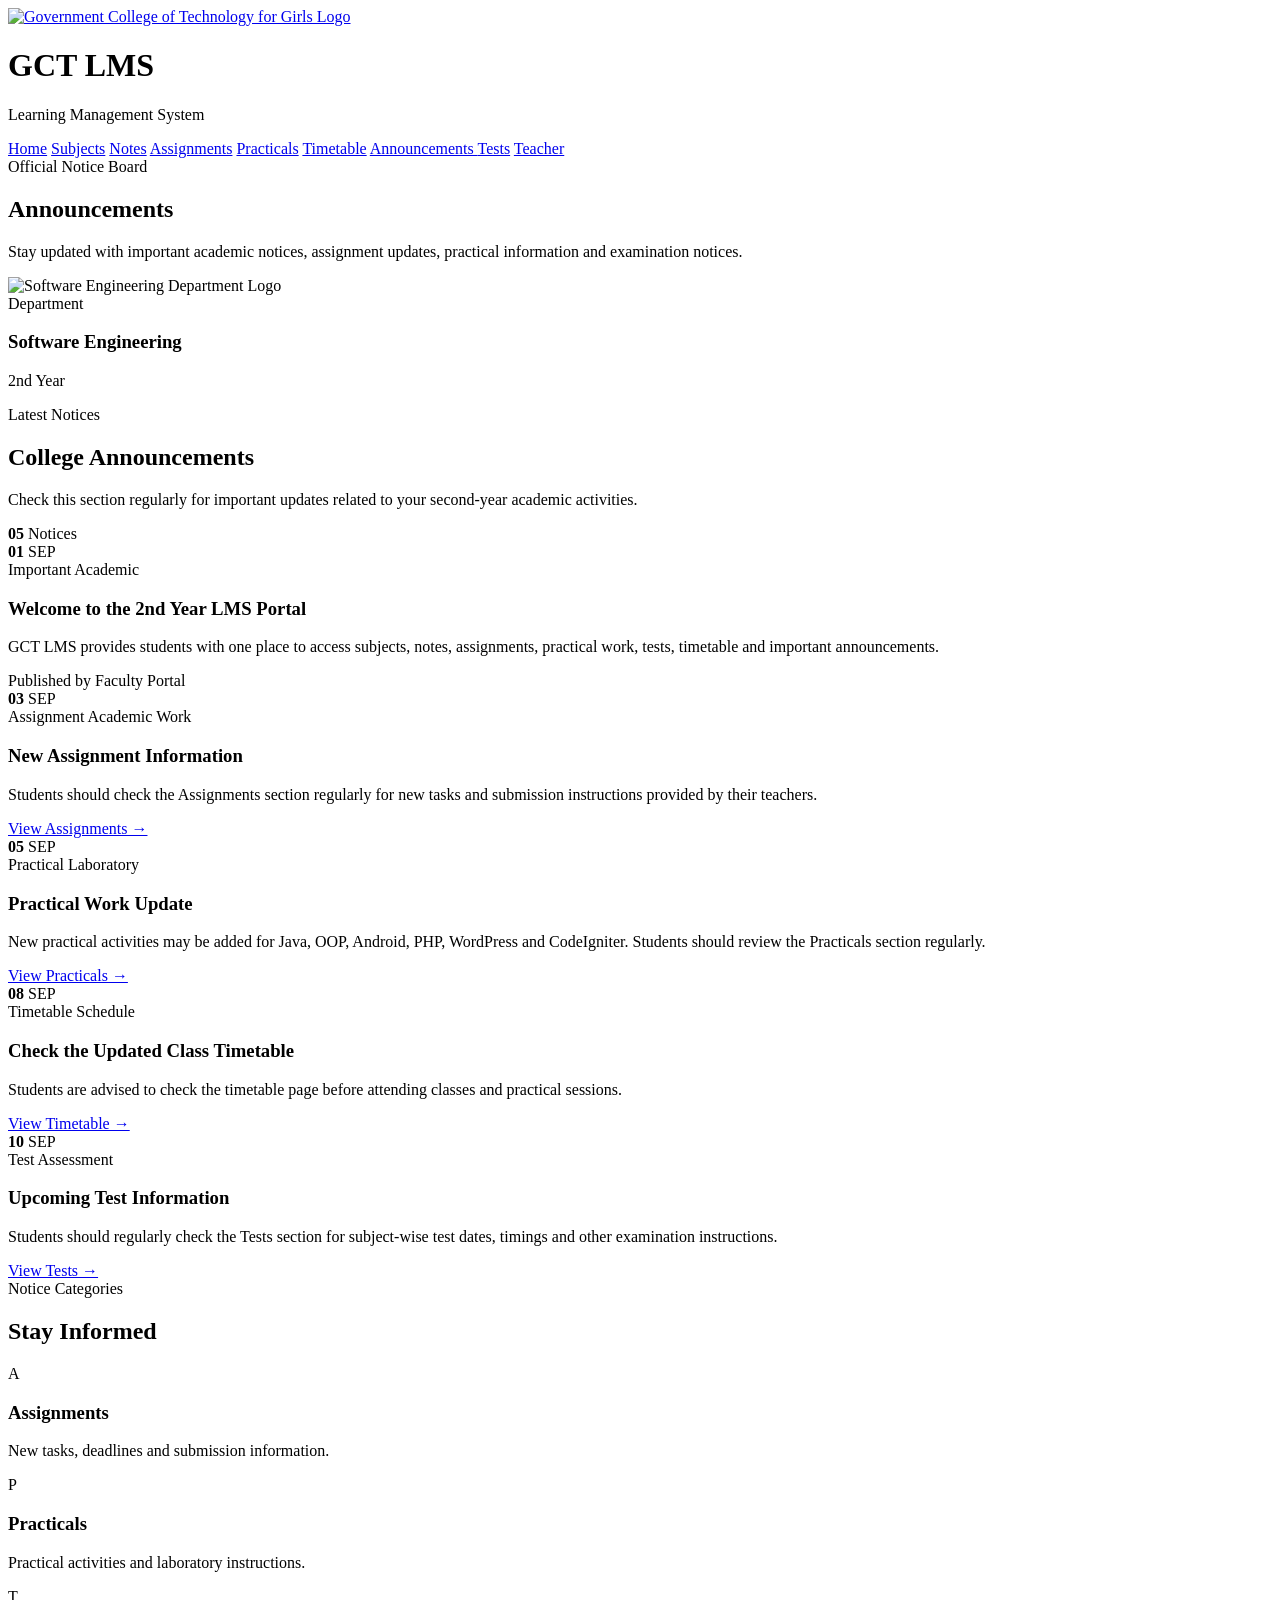
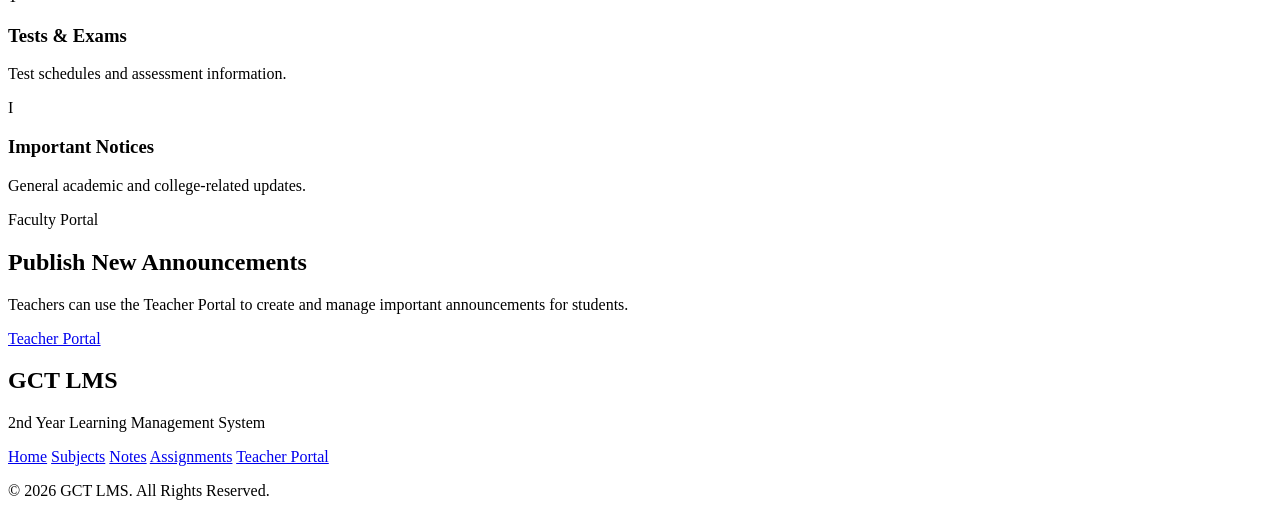
==== announcements.html @ 4aeaeb87 "Add files via upload" ====
<!DOCTYPE html>
<html lang="en">

<head>

    <meta charset="UTF-8">

    <meta name="viewport"
          content="width=device-width, initial-scale=1.0">

    <title>Announcements | GCT LMS</title>

    <link rel="stylesheet"
          href="css/style.css">

</head>


<body>


    <!-- HEADER -->

    <header class="header">

        <div class="brand-group">

            <a href="index.html"
               class="college-logo-link">

                <img src="Images/College Logo.svg"
                     alt="Government College of Technology for Girls Logo"
                     class="college-logo">

            </a>

            <div class="brand-text">

                <h1>
                    GCT LMS
                </h1>

                <p>
                    Learning Management System
                </p>

            </div>

        </div>


        <nav class="navbar">

            <a href="index.html">Home</a>
            <a href="subjects.html">Subjects</a>
            <a href="notes.html">Notes</a>
            <a href="assignments.html">Assignments</a>
            <a href="practicals.html">Practicals</a>
            <a href="timetable.html">Timetable</a>

            <a href="announcements.html"
               class="active">
                Announcements
            </a>

            <a href="tests.html">Tests</a>
            <a href="teacher.html">Teacher</a>

        </nav>

    </header>



    <!-- PAGE BANNER -->

    <section class="page-banner">

        <div class="page-banner-content">

            <span class="page-label">
                Official Notice Board
            </span>

            <h2>
                Announcements
            </h2>

            <p>
                Stay updated with important academic
                notices, assignment updates, practical
                information and examination notices.
            </p>

        </div>

    </section>



    <main>


        <section class="section">


            <div class="software-identity">

                <img src="Images/Software Dept Logo.svg"
                     alt="Software Engineering Department Logo">

                <div>

                    <span>
                        Department
                    </span>

                    <h3>
                        Software Engineering
                    </h3>

                    <p>
                        2nd Year
                    </p>

                </div>

            </div>



            <div class="announcement-intro">

                <div>

                    <span class="section-label">
                        Latest Notices
                    </span>

                    <h2>
                        College Announcements
                    </h2>

                    <p>
                        Check this section regularly for
                        important updates related to your
                        second-year academic activities.
                    </p>

                </div>


                <div class="announcement-total">

                    <strong>
                        05
                    </strong>

                    <span>
                        Notices
                    </span>

                </div>

            </div>



            <div class="announcement-list">


                <article class="notice-card">

                    <div class="notice-date">

                        <strong>01</strong>

                        <span>SEP</span>

                    </div>


                    <div class="notice-content">

                        <div class="notice-heading">

                            <span class="notice-type important">
                                Important
                            </span>

                            <span class="notice-category">
                                Academic
                            </span>

                        </div>


                        <h3>
                            Welcome to the 2nd Year LMS Portal
                        </h3>


                        <p>
                            GCT LMS provides students with
                            one place to access subjects,
                            notes, assignments, practical
                            work, tests, timetable and
                            important announcements.
                        </p>


                        <span class="notice-time">
                            Published by Faculty Portal
                        </span>

                    </div>

                </article>



                <article class="notice-card">

                    <div class="notice-date">

                        <strong>03</strong>

                        <span>SEP</span>

                    </div>


                    <div class="notice-content">

                        <div class="notice-heading">

                            <span class="notice-type">
                                Assignment
                            </span>

                            <span class="notice-category">
                                Academic Work
                            </span>

                        </div>


                        <h3>
                            New Assignment Information
                        </h3>


                        <p>
                            Students should check the
                            Assignments section regularly for
                            new tasks and submission instructions
                            provided by their teachers.
                        </p>


                        <a href="assignments.html"
                           class="notice-link">

                            View Assignments →

                        </a>

                    </div>

                </article>



                <article class="notice-card">

                    <div class="notice-date">

                        <strong>05</strong>

                        <span>SEP</span>

                    </div>


                    <div class="notice-content">

                        <div class="notice-heading">

                            <span class="notice-type">
                                Practical
                            </span>

                            <span class="notice-category">
                                Laboratory
                            </span>

                        </div>


                        <h3>
                            Practical Work Update
                        </h3>


                        <p>
                            New practical activities may be
                            added for Java, OOP, Android,
                            PHP, WordPress and CodeIgniter.
                            Students should review the
                            Practicals section regularly.
                        </p>


                        <a href="practicals.html"
                           class="notice-link">

                            View Practicals →

                        </a>

                    </div>

                </article>



                <article class="notice-card">

                    <div class="notice-date">

                        <strong>08</strong>

                        <span>SEP</span>

                    </div>


                    <div class="notice-content">

                        <div class="notice-heading">

                            <span class="notice-type">
                                Timetable
                            </span>

                            <span class="notice-category">
                                Schedule
                            </span>

                        </div>


                        <h3>
                            Check the Updated Class Timetable
                        </h3>


                        <p>
                            Students are advised to check
                            the timetable page before attending
                            classes and practical sessions.
                        </p>


                        <a href="timetable.html"
                           class="notice-link">

                            View Timetable →

                        </a>

                    </div>

                </article>



                <article class="notice-card">

                    <div class="notice-date">

                        <strong>10</strong>

                        <span>SEP</span>

                    </div>


                    <div class="notice-content">

                        <div class="notice-heading">

                            <span class="notice-type">
                                Test
                            </span>

                            <span class="notice-category">
                                Assessment
                            </span>

                        </div>


                        <h3>
                            Upcoming Test Information
                        </h3>


                        <p>
                            Students should regularly check
                            the Tests section for subject-wise
                            test dates, timings and other
                            examination instructions.
                        </p>


                        <a href="tests.html"
                           class="notice-link">

                            View Tests →

                        </a>

                    </div>

                </article>


            </div>

        </section>



        <section class="section">


            <div class="section-heading">

                <div>

                    <span class="section-label">
                        Notice Categories
                    </span>

                    <h2>
                        Stay Informed
                    </h2>

                </div>

            </div>



            <div class="notice-category-grid">


                <div class="notice-category-card">

                    <div class="notice-category-icon">
                        A
                    </div>

                    <h3>
                        Assignments
                    </h3>

                    <p>
                        New tasks, deadlines and
                        submission information.
                    </p>

                </div>


                <div class="notice-category-card">

                    <div class="notice-category-icon">
                        P
                    </div>

                    <h3>
                        Practicals
                    </h3>

                    <p>
                        Practical activities and
                        laboratory instructions.
                    </p>

                </div>


                <div class="notice-category-card">

                    <div class="notice-category-icon">
                        T
                    </div>

                    <h3>
                        Tests & Exams
                    </h3>

                    <p>
                        Test schedules and
                        assessment information.
                    </p>

                </div>


                <div class="notice-category-card">

                    <div class="notice-category-icon">
                        I
                    </div>

                    <h3>
                        Important Notices
                    </h3>

                    <p>
                        General academic and
                        college-related updates.
                    </p>

                </div>


            </div>

        </section>



        <section class="resource-section">

            <div class="resource-content">

                <div>

                    <span class="section-label">
                        Faculty Portal
                    </span>

                    <h2>
                        Publish New Announcements
                    </h2>

                    <p>
                        Teachers can use the Teacher Portal
                        to create and manage important
                        announcements for students.
                    </p>

                </div>


                <div class="resource-actions">

                    <a href="teacher.html"
                       class="btn primary-btn">

                        Teacher Portal

                    </a>

                </div>

            </div>

        </section>


    </main>



    <footer class="footer">

        <div>

            <h2>GCT LMS</h2>

            <p>
                2nd Year Learning Management System
            </p>

        </div>


        <div class="footer-links">

            <a href="index.html">Home</a>
            <a href="subjects.html">Subjects</a>
            <a href="notes.html">Notes</a>
            <a href="assignments.html">Assignments</a>
            <a href="teacher.html">Teacher Portal</a>

        </div>


        <div class="copyright">

            <p>
                © 2026 GCT LMS. All Rights Reserved.
            </p>

        </div>

    </footer>


</body>

</html>
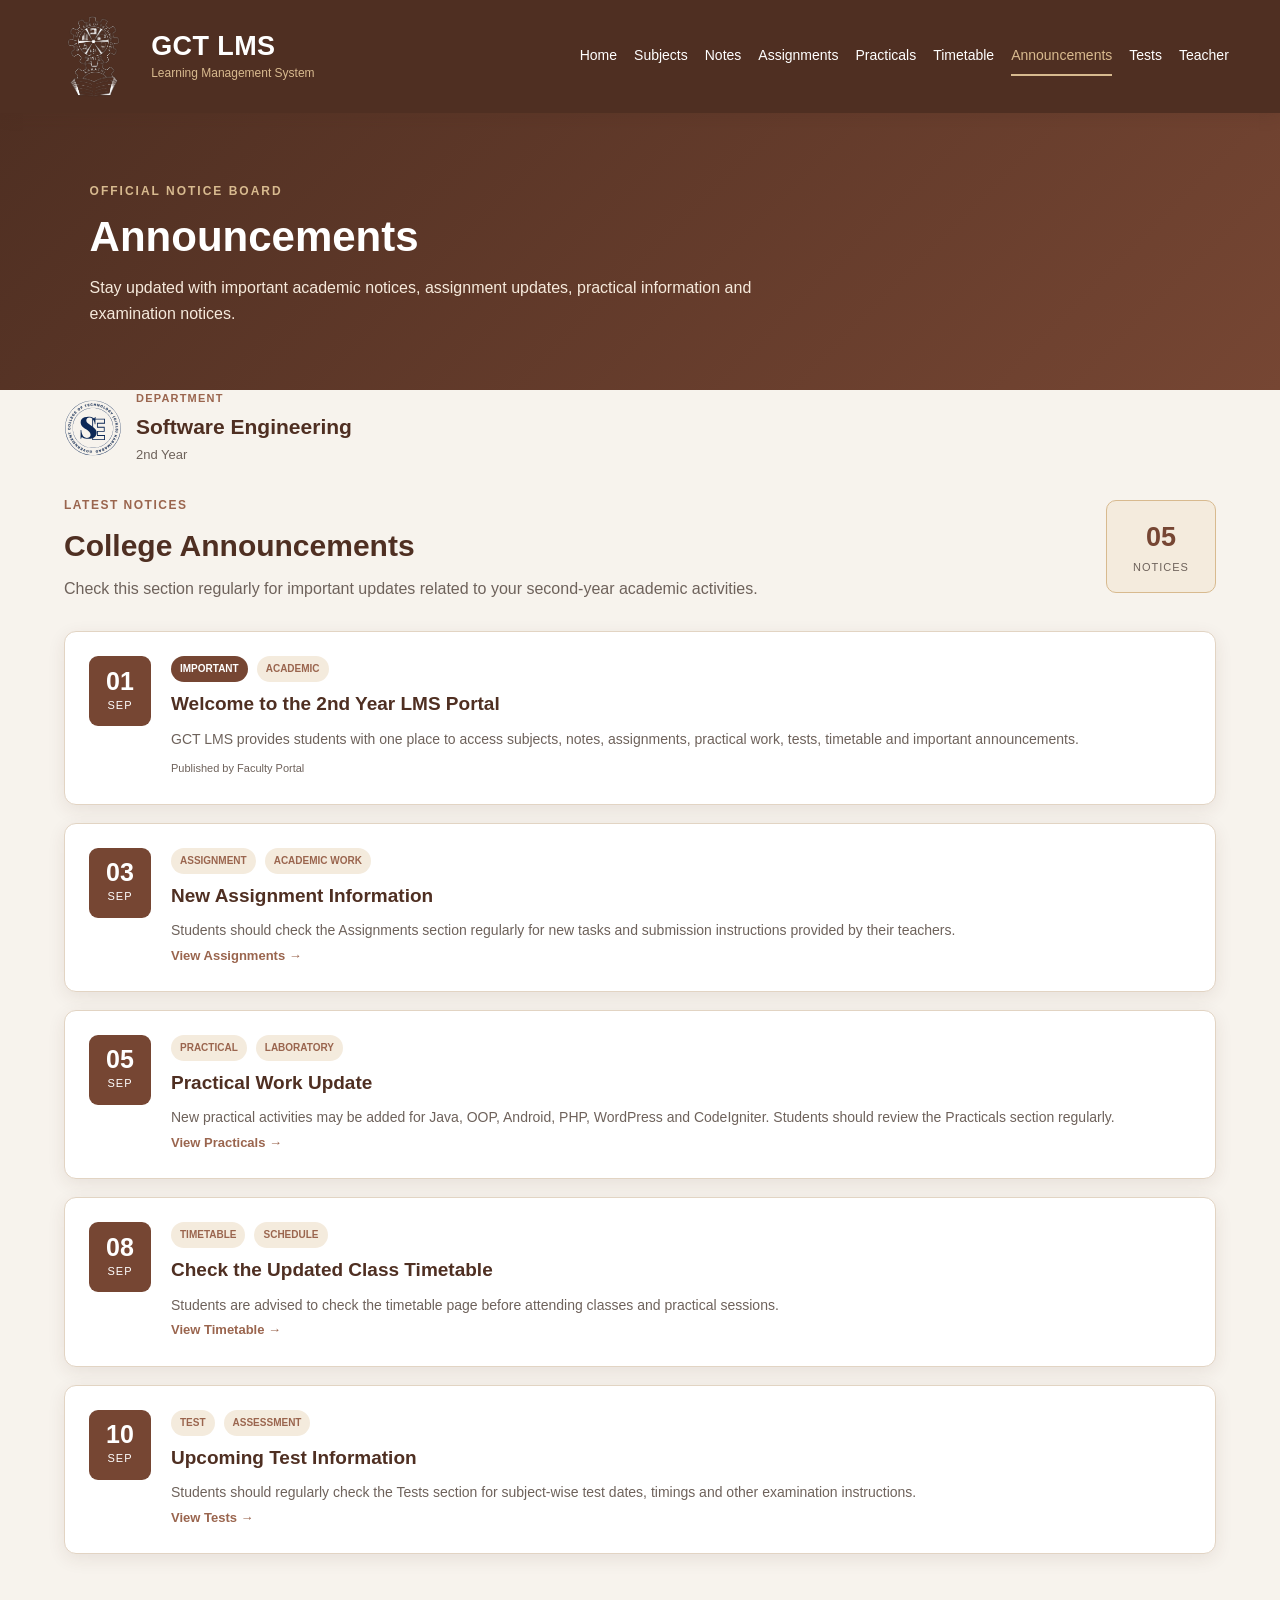
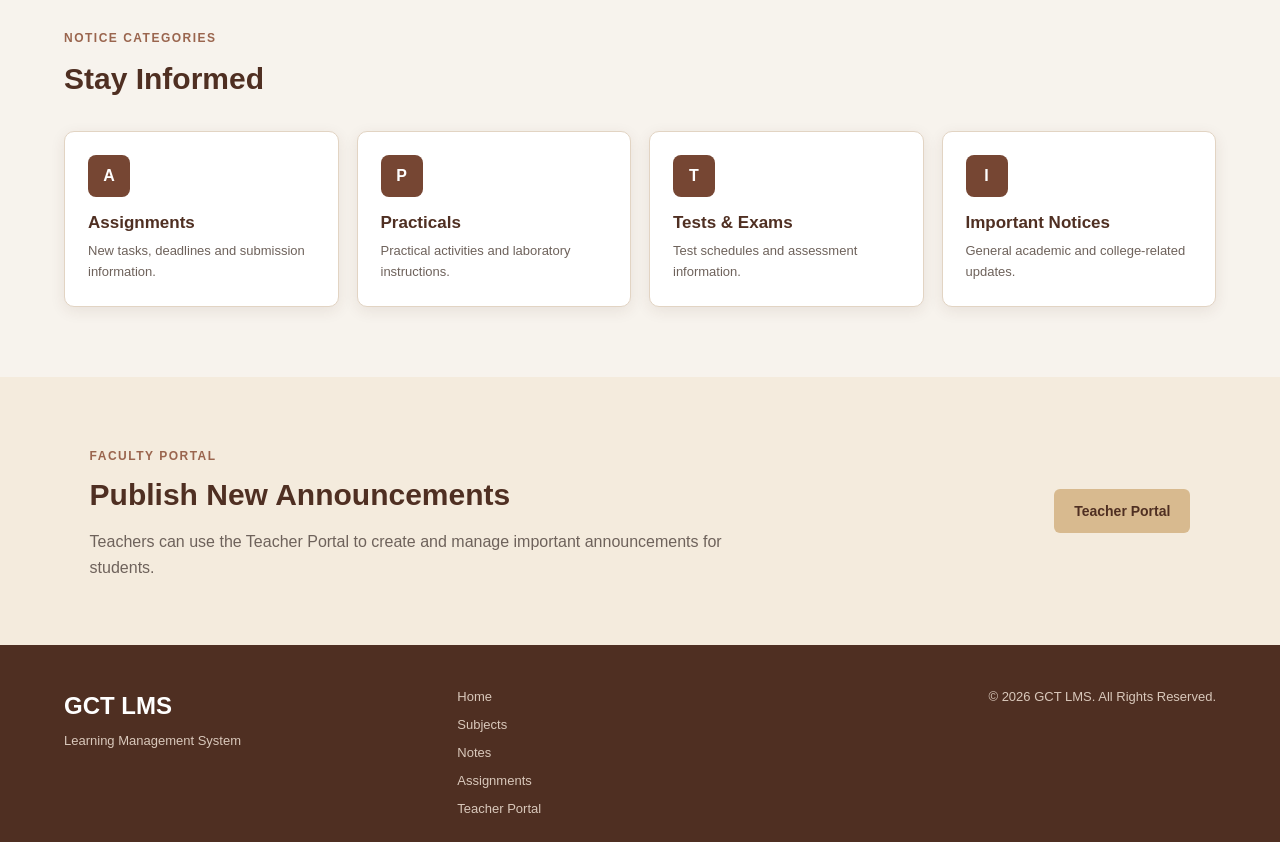
==== commit 79909e05: "Update announcements.html" ====
--- a/announcements.html
+++ b/announcements.html
@@ -584,7 +584,7 @@
             <h2>GCT LMS</h2>
 
             <p>
-                2nd Year Learning Management System
+                Learning Management System
             </p>
 
         </div>
@@ -614,4 +614,4 @@
 
 </body>
 
-</html>+</html>
--- a/css/style.css
+++ b/css/style.css
@@ -0,0 +1,3226 @@
+/* =========================================================
+   GCT LMS
+   COMPLETE STYLESHEET
+   College Brown / Terracotta Theme
+   ========================================================= */
+
+
+/* =========================================================
+   COLOR VARIABLES
+   ========================================================= */
+
+:root {
+
+    --primary: #764633;
+
+    --primary-dark: #4F2F22;
+
+    --secondary: #9A654E;
+
+    --accent: #D8BA8F;
+
+    --cream: #F4EBDD;
+
+    --cream-dark: #E9DCCB;
+
+    --background: #F7F3ED;
+
+    --white: #FFFFFF;
+
+    --text: #2D241F;
+
+    --muted: #6E625B;
+
+    --border: #E2D4C3;
+
+    --shadow: rgba(79, 47, 34, 0.09);
+
+}
+
+
+/* =========================================================
+   BASIC RESET
+   ========================================================= */
+
+* {
+    margin: 0;
+    padding: 0;
+    box-sizing: border-box;
+}
+
+
+html {
+    scroll-behavior: smooth;
+}
+
+
+body {
+    font-family: Arial, Helvetica, sans-serif;
+
+    background-color: var(--background);
+
+    color: var(--text);
+
+    line-height: 1.6;
+
+    overflow-x: hidden;
+}
+
+
+a {
+    text-decoration: none;
+
+    color: inherit;
+}
+
+
+img {
+    display: block;
+
+    max-width: 100%;
+}
+
+
+button,
+input,
+textarea,
+select {
+    font-family: inherit;
+}
+
+
+/* =========================================================
+   HEADER
+   ========================================================= */
+
+.header {
+
+    width: 100%;
+
+    background-color: var(--primary-dark);
+
+    color: var(--white);
+
+    padding: 14px 4%;
+
+    display: flex;
+
+    align-items: center;
+
+    justify-content: space-between;
+
+    gap: 30px;
+
+    box-shadow:
+        0 3px 14px
+        rgba(79, 47, 34, 0.18);
+
+    position: relative;
+
+    z-index: 20;
+}
+
+
+/* =========================================================
+   BRAND GROUP
+   ========================================================= */
+
+.brand-group {
+
+    display: flex;
+
+    align-items: center;
+
+    gap: 15px;
+
+    flex-shrink: 0;
+}
+
+
+/* COLLEGE LOGO LINK */
+
+.college-logo-link {
+
+    width: 85px;
+
+    height: 85px;
+
+    display: flex;
+
+    align-items: center;
+
+    justify-content: center;
+
+    flex-shrink: 0;
+}
+
+
+/* COLLEGE LOGO */
+
+.college-logo {
+
+    display: block;
+
+    width: 85px !important;
+
+    height: 85px !important;
+
+    max-width: 85px !important;
+
+    max-height: 85px !important;
+
+    min-width: 85px;
+
+    min-height: 85px;
+
+    object-fit: contain;
+
+    background: transparent;
+
+    border-radius: 0;
+
+    padding: 0;
+
+    margin: 0;
+}
+
+
+/* LMS BRANDING */
+
+.brand-text {
+
+    text-align: left;
+
+    white-space: nowrap;
+}
+
+
+.brand-text h1 {
+
+    color: var(--white);
+
+    font-size: 27px;
+
+    line-height: 1.1;
+
+    letter-spacing: 0.4px;
+}
+
+
+.brand-text p {
+
+    color: var(--accent);
+
+    font-size: 12px;
+
+    line-height: 1.2;
+
+    margin-top: 4px;
+}
+
+
+/* =========================================================
+   NAVIGATION
+   ========================================================= */
+
+.navbar {
+
+    display: flex;
+
+    align-items: center;
+
+    justify-content: flex-end;
+
+    gap: 17px;
+
+    flex-wrap: wrap;
+
+    margin-left: auto;
+}
+
+
+.navbar a {
+
+    color: var(--white);
+
+    font-size: 14px;
+
+    padding: 7px 0;
+
+    border-bottom: 2px solid transparent;
+
+    transition:
+        color 0.2s ease,
+        border-color 0.2s ease;
+}
+
+
+.navbar a:hover,
+.navbar a.active {
+
+    color: var(--accent);
+
+    border-bottom-color: var(--accent);
+}
+
+
+/* =========================================================
+   BUTTONS
+   ========================================================= */
+
+.btn {
+
+    display: inline-block;
+
+    padding: 11px 20px;
+
+    border-radius: 6px;
+
+    font-size: 14px;
+
+    font-weight: bold;
+
+    transition:
+        background-color 0.2s ease,
+        color 0.2s ease,
+        border-color 0.2s ease,
+        transform 0.2s ease;
+}
+
+
+.primary-btn {
+
+    background-color: var(--accent);
+
+    color: var(--primary-dark);
+}
+
+
+.primary-btn:hover {
+
+    background-color: var(--white);
+
+    transform: translateY(-1px);
+}
+
+
+.secondary-btn {
+
+    border: 1px solid var(--white);
+
+    color: var(--white);
+
+    background-color: transparent;
+}
+
+
+.secondary-btn:hover {
+
+    background-color: var(--white);
+
+    color: var(--primary-dark);
+}
+
+
+.secondary-resource-btn {
+
+    border: 1px solid var(--primary);
+
+    color: var(--primary);
+
+    background-color: transparent;
+}
+
+
+.secondary-resource-btn:hover {
+
+    background-color: var(--primary);
+
+    color: var(--white);
+}
+
+
+/* =========================================================
+   HOME HERO
+   ========================================================= */
+
+.home-hero {
+
+    position: relative;
+
+    width: 100%;
+
+    min-height: 620px;
+
+    overflow: hidden;
+
+    display: flex;
+
+    align-items: center;
+}
+
+
+.hero-image {
+
+    position: absolute;
+
+    inset: 0;
+
+    width: 100%;
+
+    height: 100%;
+
+    max-width: none;
+
+    object-fit: cover;
+}
+
+
+.hero-overlay {
+
+    position: absolute;
+
+    inset: 0;
+
+    background:
+        linear-gradient(
+            90deg,
+            rgba(55, 30, 21, 0.92),
+            rgba(79, 47, 34, 0.70),
+            rgba(79, 47, 34, 0.25)
+        );
+}
+
+
+.hero-content {
+
+    position: relative;
+
+    z-index: 2;
+
+    width: 90%;
+
+    max-width: 1100px;
+
+    margin: 0 auto;
+
+    padding: 90px 0;
+
+    color: var(--white);
+}
+
+
+.welcome-text {
+
+    display: inline-block;
+
+    color: var(--accent);
+
+    font-size: 14px;
+
+    font-weight: bold;
+
+    text-transform: uppercase;
+
+    letter-spacing: 2px;
+}
+
+
+.hero-content h2 {
+
+    max-width: 800px;
+
+    font-size: 50px;
+
+    line-height: 1.15;
+
+    margin: 15px 0 12px;
+}
+
+
+.hero-lms-title {
+
+    color: var(--cream);
+
+    font-size: 23px;
+
+    font-weight: bold;
+
+    margin-bottom: 15px;
+}
+
+
+.hero-description {
+
+    max-width: 730px;
+
+    color: #F8EEE2;
+
+    font-size: 17px;
+}
+
+
+.hero-buttons {
+
+    display: flex;
+
+    gap: 13px;
+
+    flex-wrap: wrap;
+
+    margin-top: 28px;
+}
+
+
+/* =========================================================
+   STATISTICS
+   ========================================================= */
+
+.statistics {
+
+    width: 90%;
+
+    max-width: 1120px;
+
+    margin: -40px auto 60px;
+
+    position: relative;
+
+    z-index: 3;
+
+    display: grid;
+
+    grid-template-columns:
+        repeat(4, 1fr);
+
+    gap: 18px;
+}
+
+
+.stat-card {
+
+    background-color: var(--white);
+
+    padding: 23px 18px;
+
+    text-align: center;
+
+    border-radius: 10px;
+
+    border-top: 3px solid var(--secondary);
+
+    box-shadow:
+        0 7px 22px var(--shadow);
+}
+
+
+.stat-card h3 {
+
+    color: var(--primary);
+
+    font-size: 30px;
+}
+
+
+.stat-card p {
+
+    color: var(--muted);
+
+    font-size: 14px;
+}
+
+
+/* =========================================================
+   COMMON SECTIONS
+   ========================================================= */
+
+.section {
+
+    width: 90%;
+
+    max-width: 1200px;
+
+    margin: 0 auto 70px;
+}
+
+
+.light-section {
+
+    width: 100%;
+
+    max-width: none;
+
+    padding: 70px 5%;
+
+    background-color: var(--cream);
+}
+
+
+.section-heading {
+
+    display: flex;
+
+    justify-content: space-between;
+
+    align-items: flex-end;
+
+    gap: 20px;
+
+    margin-bottom: 28px;
+}
+
+
+.section-label {
+
+    display: inline-block;
+
+    color: var(--secondary);
+
+    font-size: 12px;
+
+    font-weight: bold;
+
+    text-transform: uppercase;
+
+    letter-spacing: 1.5px;
+}
+
+
+.section-heading h2 {
+
+    color: var(--primary-dark);
+
+    font-size: 30px;
+
+    margin-top: 5px;
+}
+
+
+.section-description {
+
+    color: var(--muted);
+
+    margin-top: 5px;
+}
+
+
+.view-link,
+.text-link {
+
+    color: var(--secondary);
+
+    font-size: 14px;
+
+    font-weight: bold;
+}
+
+
+.view-link:hover,
+.text-link:hover {
+
+    color: var(--primary-dark);
+}
+
+
+/* =========================================================
+   PAGE BANNER
+   ========================================================= */
+
+.page-banner {
+
+    background:
+        linear-gradient(
+            135deg,
+            var(--primary-dark),
+            var(--primary)
+        );
+
+    color: var(--white);
+
+    padding: 64px 7%;
+}
+
+
+.page-banner-content {
+
+    max-width: 850px;
+}
+
+
+.page-label {
+
+    display: inline-block;
+
+    color: var(--accent);
+
+    font-size: 12px;
+
+    font-weight: bold;
+
+    text-transform: uppercase;
+
+    letter-spacing: 2px;
+}
+
+
+.page-banner h2 {
+
+    font-size: 42px;
+
+    line-height: 1.2;
+
+    margin: 9px 0 13px;
+}
+
+
+.page-banner p {
+
+    color: #F6EADC;
+
+    max-width: 720px;
+
+    font-size: 16px;
+}
+
+
+/* =========================================================
+   COLLEGE INTRODUCTION
+   ========================================================= */
+
+.college-intro-section {
+
+    display: grid;
+
+    grid-template-columns:
+        1.15fr 0.85fr;
+
+    gap: 42px;
+
+    align-items: center;
+}
+
+
+.college-photo-wrap {
+
+    width: 100%;
+
+    overflow: hidden;
+
+    border-radius: 14px;
+
+    box-shadow:
+        0 10px 28px var(--shadow);
+}
+
+
+.college-photo {
+
+    width: 100%;
+
+    height: 390px;
+
+    object-fit: cover;
+
+    transition: transform 0.35s ease;
+}
+
+
+.college-photo:hover {
+
+    transform: scale(1.02);
+}
+
+
+.college-intro-copy h2 {
+
+    color: var(--primary-dark);
+
+    font-size: 30px;
+
+    margin: 5px 0 15px;
+}
+
+
+.college-intro-copy p {
+
+    color: var(--muted);
+
+    margin: 12px 0;
+}
+
+
+/* =========================================================
+   SOFTWARE ENGINEERING IDENTITY
+   ========================================================= */
+
+.software-identity {
+
+    display: flex;
+
+    align-items: center;
+
+    gap: 14px;
+
+    margin-bottom: 25px;
+}
+
+
+.software-identity img {
+
+    display: block;
+
+    width: 58px !important;
+
+    height: 58px !important;
+
+    max-width: 58px !important;
+
+    max-height: 58px !important;
+
+    object-fit: contain;
+
+    padding: 0;
+
+    margin: 0;
+
+    background: transparent;
+}
+
+
+.software-identity span {
+
+    display: block;
+
+    color: var(--secondary);
+
+    font-size: 11px;
+
+    font-weight: bold;
+
+    text-transform: uppercase;
+
+    letter-spacing: 1.2px;
+}
+
+
+.software-identity h3 {
+
+    color: var(--primary-dark);
+
+    font-size: 21px;
+
+    margin-top: 2px;
+}
+
+
+.software-identity p {
+
+    color: var(--muted);
+
+    font-size: 13px;
+
+    margin-top: 2px;
+}
+
+
+/* HOME SOFTWARE LOGO */
+
+.software-section-logo {
+
+    display: flex;
+
+    align-items: center;
+
+    margin-bottom: 20px;
+}
+
+
+.software-section-logo img {
+
+    display: block;
+
+    width: 65px !important;
+
+    height: 65px !important;
+
+    max-width: 65px !important;
+
+    max-height: 65px !important;
+
+    object-fit: contain;
+
+    padding: 0;
+
+    margin: 0;
+
+    background: transparent;
+}
+
+
+/* =========================================================
+   HOME SUBJECTS
+   ========================================================= */
+
+.home-subject-grid {
+
+    display: grid;
+
+    grid-template-columns:
+        repeat(3, 1fr);
+
+    gap: 18px;
+}
+
+
+.home-subject-card {
+
+    background-color: var(--white);
+
+    border: 1px solid var(--border);
+
+    border-radius: 10px;
+
+    padding: 23px;
+
+    box-shadow:
+        0 5px 18px var(--shadow);
+
+    transition:
+        transform 0.2s ease,
+        border-color 0.2s ease,
+        box-shadow 0.2s ease;
+}
+
+
+.home-subject-card:hover {
+
+    transform: translateY(-4px);
+
+    border-color: var(--accent);
+
+    box-shadow:
+        0 9px 22px var(--shadow);
+}
+
+
+.home-subject-card span {
+
+    color: var(--secondary);
+
+    font-size: 12px;
+
+    font-weight: bold;
+
+    letter-spacing: 1px;
+}
+
+
+.home-subject-card h3 {
+
+    color: var(--primary-dark);
+
+    font-size: 17px;
+
+    margin-top: 7px;
+}
+
+
+/* =========================================================
+   ANNOUNCEMENTS
+   ========================================================= */
+
+.announcement-container {
+
+    display: grid;
+
+    grid-template-columns:
+        repeat(3, 1fr);
+
+    gap: 22px;
+}
+
+
+.announcement-card {
+
+    background-color: var(--white);
+
+    padding: 24px;
+
+    border-radius: 10px;
+
+    border-left: 4px solid var(--secondary);
+
+    box-shadow:
+        0 5px 18px var(--shadow);
+}
+
+
+.announcement-date {
+
+    color: var(--secondary);
+
+    font-size: 12px;
+
+    font-weight: bold;
+
+    text-transform: uppercase;
+}
+
+
+.announcement-card h3 {
+
+    color: var(--primary-dark);
+
+    font-size: 18px;
+
+    margin: 9px 0;
+}
+
+
+.announcement-card p {
+
+    color: var(--muted);
+
+    font-size: 14px;
+
+    margin-bottom: 12px;
+}
+
+
+.announcement-card a {
+
+    color: var(--secondary);
+
+    font-size: 13px;
+
+    font-weight: bold;
+}
+
+
+/* =========================================================
+   QUICK ACCESS
+   ========================================================= */
+
+.quick-grid {
+
+    display: grid;
+
+    grid-template-columns:
+        repeat(4, 1fr);
+
+    gap: 18px;
+}
+
+
+.quick-card {
+
+    background-color: var(--white);
+
+    padding: 22px;
+
+    border-radius: 10px;
+
+    border: 1px solid var(--border);
+
+    display: flex;
+
+    align-items: flex-start;
+
+    gap: 14px;
+
+    box-shadow:
+        0 4px 15px var(--shadow);
+
+    transition:
+        transform 0.2s ease,
+        box-shadow 0.2s ease;
+}
+
+
+.quick-card:hover {
+
+    transform: translateY(-4px);
+
+    box-shadow:
+        0 8px 22px var(--shadow);
+}
+
+
+.quick-icon {
+
+    min-width: 44px;
+
+    height: 44px;
+
+    border-radius: 8px;
+
+    display: flex;
+
+    align-items: center;
+
+    justify-content: center;
+
+    background-color: var(--primary);
+
+    color: var(--white);
+
+    font-weight: bold;
+}
+
+
+.quick-card h3 {
+
+    color: var(--primary-dark);
+
+    font-size: 16px;
+}
+
+
+.quick-card p {
+
+    color: var(--muted);
+
+    font-size: 13px;
+
+    margin-top: 4px;
+}
+
+
+/* =========================================================
+   TEACHER HOME
+   ========================================================= */
+
+.teacher-home-section {
+
+    margin-bottom: 80px;
+}
+
+
+.teacher-home-banner {
+
+    background-color: var(--primary-dark);
+
+    color: var(--white);
+
+    padding: 34px;
+
+    border-radius: 12px;
+
+    display: flex;
+
+    justify-content: space-between;
+
+    align-items: center;
+
+    gap: 25px;
+}
+
+
+.teacher-home-banner h2 {
+
+    font-size: 28px;
+
+    margin: 4px 0 9px;
+}
+
+
+.teacher-home-banner p {
+
+    color: #EADDD1;
+
+    max-width: 700px;
+}
+
+
+/* =========================================================
+   COUNT BOXES
+   ========================================================= */
+
+.subject-total,
+.notes-total,
+.assignment-total,
+.practical-total,
+.test-total,
+.timetable-badge,
+.announcement-total {
+
+    min-width: 110px;
+
+    padding: 15px 20px;
+
+    border-radius: 10px;
+
+    background-color: var(--cream);
+
+    border: 1px solid var(--accent);
+
+    text-align: center;
+}
+
+
+.subject-total strong,
+.notes-total strong,
+.assignment-total strong,
+.practical-total strong,
+.test-total strong,
+.timetable-badge strong,
+.announcement-total strong {
+
+    display: block;
+
+    color: var(--primary);
+
+    font-size: 27px;
+}
+
+
+.subject-total span,
+.notes-total span,
+.assignment-total span,
+.practical-total span,
+.test-total span,
+.timetable-badge span,
+.announcement-total span {
+
+    display: block;
+
+    color: var(--muted);
+
+    font-size: 11px;
+
+    text-transform: uppercase;
+
+    letter-spacing: 1px;
+}
+
+
+/* =========================================================
+   SUBJECT CARDS
+   ========================================================= */
+
+.subjects-grid {
+
+    display: grid;
+
+    grid-template-columns:
+        repeat(2, 1fr);
+
+    gap: 24px;
+}
+
+
+.subject-card {
+
+    position: relative;
+
+    overflow: hidden;
+
+    background-color: var(--white);
+
+    border: 1px solid var(--border);
+
+    border-radius: 12px;
+
+    padding: 27px;
+
+    box-shadow:
+        0 6px 20px var(--shadow);
+
+    transition:
+        transform 0.2s ease,
+        box-shadow 0.2s ease;
+}
+
+
+.subject-card::before {
+
+    content: "";
+
+    position: absolute;
+
+    left: 0;
+
+    top: 0;
+
+    width: 5px;
+
+    height: 100%;
+
+    background-color: var(--primary);
+}
+
+
+.subject-card:hover {
+
+    transform: translateY(-4px);
+
+    box-shadow:
+        0 10px 25px var(--shadow);
+}
+
+
+.subject-top {
+
+    display: flex;
+
+    justify-content: space-between;
+
+    align-items: center;
+
+    gap: 10px;
+
+    margin-bottom: 13px;
+}
+
+
+.subject-number,
+.practical-number {
+
+    width: 43px;
+
+    height: 43px;
+
+    display: flex;
+
+    justify-content: center;
+
+    align-items: center;
+
+    border-radius: 8px;
+
+    background-color: var(--primary);
+
+    color: var(--white);
+
+    font-weight: bold;
+}
+
+
+.subject-code,
+.notes-code,
+.assignment-code,
+.test-code,
+.practical-code,
+.table-code {
+
+    color: var(--secondary);
+
+    font-size: 12px;
+
+    font-weight: bold;
+}
+
+
+.subject-type,
+.notes-type,
+.practical-type {
+
+    display: inline-block;
+
+    color: var(--secondary);
+
+    font-size: 11px;
+
+    font-weight: bold;
+
+    text-transform: uppercase;
+
+    letter-spacing: 0.7px;
+
+    margin-bottom: 6px;
+}
+
+
+.subject-card h3,
+.notes-card h3,
+.practical-card h3,
+.test-card h3 {
+
+    color: var(--primary-dark);
+
+    font-size: 20px;
+
+    margin-bottom: 9px;
+}
+
+
+.subject-card p,
+.notes-card p,
+.practical-card p,
+.test-card p {
+
+    color: var(--muted);
+
+    font-size: 14px;
+
+    line-height: 1.7;
+}
+
+
+.subject-resources {
+
+    display: flex;
+
+    flex-wrap: wrap;
+
+    gap: 17px;
+
+    margin-top: 19px;
+
+    padding-top: 15px;
+
+    border-top:
+        1px solid var(--cream-dark);
+}
+
+
+.subject-resources a {
+
+    color: var(--secondary);
+
+    font-size: 13px;
+
+    font-weight: bold;
+}
+
+
+.subject-resources a:hover {
+
+    color: var(--primary-dark);
+}
+
+
+/* =========================================================
+   RESOURCE SECTION
+   ========================================================= */
+
+.resource-section {
+
+    width: 100%;
+
+    background-color: var(--cream);
+
+    padding: 65px 7%;
+}
+
+
+.resource-content {
+
+    max-width: 1200px;
+
+    margin: 0 auto;
+
+    display: flex;
+
+    justify-content: space-between;
+
+    align-items: center;
+
+    gap: 35px;
+}
+
+
+.resource-content h2 {
+
+    color: var(--primary-dark);
+
+    font-size: 30px;
+
+    margin: 4px 0 10px;
+}
+
+
+.resource-content p {
+
+    color: var(--muted);
+
+    max-width: 700px;
+}
+
+
+.resource-actions {
+
+    display: flex;
+
+    gap: 12px;
+
+    flex-wrap: wrap;
+
+    flex-shrink: 0;
+}
+
+
+/* =========================================================
+   NOTES
+   ========================================================= */
+
+.notes-intro,
+.assignment-summary,
+.practical-intro,
+.test-intro,
+.timetable-intro,
+.announcement-intro {
+
+    display: flex;
+
+    justify-content: space-between;
+
+    align-items: center;
+
+    gap: 25px;
+
+    margin-bottom: 30px;
+}
+
+
+.notes-intro h2,
+.assignment-summary h2,
+.practical-intro h2,
+.test-intro h2,
+.timetable-intro h2,
+.announcement-intro h2 {
+
+    color: var(--primary-dark);
+
+    font-size: 30px;
+
+    margin-top: 5px;
+}
+
+
+.notes-intro p,
+.assignment-summary p,
+.practical-intro p,
+.test-intro p,
+.timetable-intro p,
+.announcement-intro p {
+
+    color: var(--muted);
+
+    margin-top: 6px;
+}
+
+
+.notes-grid {
+
+    display: grid;
+
+    grid-template-columns:
+        repeat(3, 1fr);
+
+    gap: 22px;
+}
+
+
+.notes-card {
+
+    background-color: var(--white);
+
+    border: 1px solid var(--border);
+
+    border-radius: 12px;
+
+    padding: 25px;
+
+    box-shadow:
+        0 5px 18px var(--shadow);
+}
+
+
+.notes-card-top {
+
+    display: flex;
+
+    justify-content: space-between;
+
+    align-items: center;
+
+    gap: 10px;
+
+    margin-bottom: 12px;
+}
+
+
+.notes-topic-list {
+
+    display: grid;
+
+    gap: 8px;
+
+    margin: 18px 0;
+}
+
+
+.note-topic {
+
+    display: block;
+
+    padding: 9px 10px;
+
+    border-radius: 6px;
+
+    background-color: var(--cream);
+
+    color: var(--primary-dark);
+
+    font-size: 13px;
+}
+
+
+.notes-button,
+.assignment-button,
+.practical-button,
+.test-button,
+.notice-link {
+
+    color: var(--secondary);
+
+    font-size: 13px;
+
+    font-weight: bold;
+}
+
+
+/* =========================================================
+   ASSIGNMENTS
+   ========================================================= */
+
+.assignment-categories {
+
+    display: flex;
+
+    flex-wrap: wrap;
+
+    gap: 9px;
+
+    margin-bottom: 25px;
+}
+
+
+.assignment-categories span {
+
+    padding: 8px 13px;
+
+    background-color: var(--white);
+
+    border: 1px solid var(--border);
+
+    border-radius: 20px;
+
+    color: var(--muted);
+
+    font-size: 12px;
+}
+
+
+.assignment-categories .category-active {
+
+    background-color: var(--primary);
+
+    color: var(--white);
+
+    border-color: var(--primary);
+}
+
+
+.assignment-list {
+
+    display: grid;
+
+    gap: 18px;
+}
+
+
+.assignment-card {
+
+    display: flex;
+
+    gap: 20px;
+
+    background-color: var(--white);
+
+    border: 1px solid var(--border);
+
+    border-radius: 12px;
+
+    padding: 25px;
+
+    box-shadow:
+        0 5px 18px var(--shadow);
+}
+
+
+.assignment-number {
+
+    width: 46px;
+
+    height: 46px;
+
+    display: flex;
+
+    justify-content: center;
+
+    align-items: center;
+
+    flex-shrink: 0;
+
+    border-radius: 8px;
+
+    background-color: var(--primary);
+
+    color: var(--white);
+
+    font-weight: bold;
+}
+
+
+.assignment-content {
+
+    flex: 1;
+}
+
+
+.assignment-header {
+
+    display: flex;
+
+    align-items: flex-start;
+
+    justify-content: space-between;
+
+    gap: 20px;
+}
+
+
+.assignment-header h3 {
+
+    color: var(--primary-dark);
+
+    font-size: 20px;
+
+    margin-top: 4px;
+}
+
+
+.assignment-status {
+
+    padding: 5px 9px;
+
+    border-radius: 20px;
+
+    background-color: var(--cream);
+
+    color: var(--secondary);
+
+    font-size: 11px;
+
+    font-weight: bold;
+}
+
+
+.assignment-details,
+.test-details {
+
+    display: grid;
+
+    grid-template-columns:
+        repeat(3, 1fr);
+
+    gap: 15px;
+
+    margin: 18px 0;
+}
+
+
+.assignment-details div,
+.test-details div {
+
+    padding: 12px;
+
+    background-color: var(--cream);
+
+    border-radius: 7px;
+}
+
+
+.assignment-details span,
+.test-details span {
+
+    display: block;
+
+    color: var(--muted);
+
+    font-size: 11px;
+
+    text-transform: uppercase;
+}
+
+
+.assignment-details strong,
+.test-details strong {
+
+    display: block;
+
+    color: var(--primary-dark);
+
+    font-size: 13px;
+
+    margin-top: 3px;
+}
+
+
+/* =========================================================
+   PRACTICALS
+   ========================================================= */
+
+.practical-grid {
+
+    display: grid;
+
+    grid-template-columns:
+        repeat(2, 1fr);
+
+    gap: 24px;
+}
+
+
+.practical-card {
+
+    background-color: var(--white);
+
+    border: 1px solid var(--border);
+
+    border-radius: 12px;
+
+    padding: 27px;
+
+    box-shadow:
+        0 6px 20px var(--shadow);
+}
+
+
+.practical-top {
+
+    display: flex;
+
+    align-items: center;
+
+    justify-content: space-between;
+
+    gap: 10px;
+
+    margin-bottom: 13px;
+}
+
+
+.practical-list {
+
+    display: grid;
+
+    gap: 8px;
+
+    margin: 18px 0;
+}
+
+
+.practical-list div {
+
+    padding: 9px 11px;
+
+    background-color: var(--cream);
+
+    border-radius: 6px;
+
+    color: var(--primary-dark);
+
+    font-size: 13px;
+}
+
+
+.practical-info-section,
+.test-info-section {
+
+    width: 100%;
+
+    background-color: var(--cream);
+
+    padding: 65px 7%;
+}
+
+
+.practical-info-content,
+.test-info-content {
+
+    max-width: 1200px;
+
+    margin: 0 auto;
+
+    display: flex;
+
+    justify-content: space-between;
+
+    align-items: center;
+
+    gap: 30px;
+}
+
+
+.practical-info-content h2,
+.test-info-content h2 {
+
+    color: var(--primary-dark);
+
+    font-size: 29px;
+
+    margin: 4px 0 10px;
+}
+
+
+.practical-info-content p,
+.test-info-content p {
+
+    color: var(--muted);
+
+    max-width: 700px;
+}
+
+
+/* =========================================================
+   TIMETABLE
+   ========================================================= */
+
+.timetable-wrapper {
+
+    width: 100%;
+
+    overflow-x: auto;
+
+    border-radius: 12px;
+
+    box-shadow:
+        0 6px 20px var(--shadow);
+}
+
+
+.timetable-table {
+
+    width: 100%;
+
+    min-width: 980px;
+
+    border-collapse: collapse;
+
+    background-color: var(--white);
+}
+
+
+.timetable-table th {
+
+    padding: 14px 10px;
+
+    background-color: var(--primary-dark);
+
+    color: var(--white);
+
+    font-size: 13px;
+
+    border:
+        1px solid #6B4536;
+}
+
+
+.timetable-table td {
+
+    min-width: 160px;
+
+    padding: 13px 10px;
+
+    vertical-align: top;
+
+    border:
+        1px solid var(--border);
+}
+
+
+.timetable-table td strong {
+
+    display: block;
+
+    color: var(--primary-dark);
+
+    font-size: 13px;
+
+    margin: 4px 0;
+}
+
+
+.timetable-table small {
+
+    display: block;
+
+    color: var(--muted);
+
+    font-size: 11px;
+}
+
+
+.time-cell {
+
+    background-color: var(--cream);
+
+    color: var(--primary-dark);
+
+    text-align: center;
+
+    font-weight: bold;
+}
+
+
+.break-row td {
+
+    background-color: #EFE4D5;
+
+    color: var(--secondary);
+
+    text-align: center;
+
+    font-weight: bold;
+}
+
+
+.timetable-subject-grid {
+
+    display: grid;
+
+    grid-template-columns:
+        repeat(3, 1fr);
+
+    gap: 15px;
+}
+
+
+.timetable-subject-card {
+
+    background-color: var(--white);
+
+    border: 1px solid var(--border);
+
+    border-radius: 9px;
+
+    padding: 17px;
+}
+
+
+.timetable-subject-card strong {
+
+    display: block;
+
+    color: var(--secondary);
+
+    font-size: 12px;
+}
+
+
+.timetable-subject-card span {
+
+    color: var(--primary-dark);
+
+    font-size: 14px;
+
+    font-weight: bold;
+}
+
+
+/* =========================================================
+   ANNOUNCEMENTS PAGE
+   ========================================================= */
+
+.announcement-list {
+
+    display: grid;
+
+    gap: 18px;
+}
+
+
+.notice-card {
+
+    display: flex;
+
+    gap: 20px;
+
+    background-color: var(--white);
+
+    border: 1px solid var(--border);
+
+    border-radius: 12px;
+
+    padding: 24px;
+
+    box-shadow:
+        0 5px 18px var(--shadow);
+}
+
+
+.notice-date {
+
+    width: 62px;
+
+    height: 70px;
+
+    flex-shrink: 0;
+
+    display: flex;
+
+    flex-direction: column;
+
+    align-items: center;
+
+    justify-content: center;
+
+    background-color: var(--primary);
+
+    color: var(--white);
+
+    border-radius: 9px;
+}
+
+
+.notice-date strong {
+
+    font-size: 25px;
+
+    line-height: 1;
+}
+
+
+.notice-date span {
+
+    font-size: 11px;
+
+    letter-spacing: 1px;
+
+    margin-top: 3px;
+}
+
+
+.notice-content {
+
+    flex: 1;
+}
+
+
+.notice-heading {
+
+    display: flex;
+
+    flex-wrap: wrap;
+
+    gap: 9px;
+
+    margin-bottom: 7px;
+}
+
+
+.notice-type,
+.notice-category {
+
+    padding: 5px 9px;
+
+    border-radius: 20px;
+
+    background-color: var(--cream);
+
+    color: var(--secondary);
+
+    font-size: 10px;
+
+    font-weight: bold;
+
+    text-transform: uppercase;
+}
+
+
+.notice-type.important {
+
+    background-color: var(--primary);
+
+    color: var(--white);
+}
+
+
+.notice-content h3 {
+
+    color: var(--primary-dark);
+
+    font-size: 19px;
+
+    margin-bottom: 8px;
+}
+
+
+.notice-content p {
+
+    color: var(--muted);
+
+    font-size: 14px;
+}
+
+
+.notice-time {
+
+    display: inline-block;
+
+    color: var(--muted);
+
+    font-size: 11px;
+
+    margin-top: 10px;
+}
+
+
+.notice-category-grid {
+
+    display: grid;
+
+    grid-template-columns:
+        repeat(4, 1fr);
+
+    gap: 18px;
+}
+
+
+.notice-category-card {
+
+    background-color: var(--white);
+
+    border: 1px solid var(--border);
+
+    border-radius: 10px;
+
+    padding: 23px;
+
+    box-shadow:
+        0 4px 15px var(--shadow);
+}
+
+
+.notice-category-icon {
+
+    width: 42px;
+
+    height: 42px;
+
+    display: flex;
+
+    align-items: center;
+
+    justify-content: center;
+
+    border-radius: 8px;
+
+    background-color: var(--primary);
+
+    color: var(--white);
+
+    font-weight: bold;
+
+    margin-bottom: 12px;
+}
+
+
+.notice-category-card h3 {
+
+    color: var(--primary-dark);
+
+    font-size: 17px;
+}
+
+
+.notice-category-card p {
+
+    color: var(--muted);
+
+    font-size: 13px;
+
+    margin-top: 5px;
+}
+
+
+/* =========================================================
+   TESTS
+   ========================================================= */
+
+.test-grid {
+
+    display: grid;
+
+    grid-template-columns:
+        repeat(2, 1fr);
+
+    gap: 22px;
+}
+
+
+.test-card {
+
+    background-color: var(--white);
+
+    border: 1px solid var(--border);
+
+    border-radius: 12px;
+
+    padding: 26px;
+
+    box-shadow:
+        0 6px 20px var(--shadow);
+}
+
+
+.test-card-top {
+
+    display: flex;
+
+    align-items: center;
+
+    justify-content: space-between;
+
+    gap: 15px;
+
+    margin-bottom: 12px;
+}
+
+
+.test-number {
+
+    width: 43px;
+
+    height: 43px;
+
+    display: flex;
+
+    align-items: center;
+
+    justify-content: center;
+
+    border-radius: 8px;
+
+    background-color: var(--primary);
+
+    color: var(--white);
+
+    font-weight: bold;
+}
+
+
+.test-status {
+
+    padding: 6px 10px;
+
+    border-radius: 20px;
+
+    background-color: var(--cream);
+
+    color: var(--secondary);
+
+    font-size: 11px;
+
+    font-weight: bold;
+}
+
+
+.teacher-test-panel {
+
+    background-color: var(--white);
+
+    border: 1px solid var(--border);
+
+    border-radius: 12px;
+
+    padding: 28px;
+
+    display: flex;
+
+    align-items: center;
+
+    justify-content: space-between;
+
+    gap: 25px;
+
+    box-shadow:
+        0 5px 18px var(--shadow);
+}
+
+
+.teacher-test-panel h2 {
+
+    color: var(--primary-dark);
+
+    font-size: 28px;
+
+    margin-top: 4px;
+}
+
+
+.teacher-test-panel p {
+
+    color: var(--muted);
+
+    margin-top: 7px;
+}
+
+
+/* =========================================================
+   TEACHER DASHBOARD
+   ========================================================= */
+
+.teacher-banner {
+
+    width: 100%;
+
+    background:
+        linear-gradient(
+            135deg,
+            rgba(79, 47, 34, 0.97),
+            rgba(118, 70, 51, 0.94)
+        );
+
+    color: var(--white);
+
+    padding: 65px 7%;
+}
+
+
+.teacher-banner-content {
+
+    max-width: 900px;
+}
+
+
+.teacher-label {
+
+    color: var(--accent);
+
+    font-size: 13px;
+
+    font-weight: bold;
+
+    text-transform: uppercase;
+
+    letter-spacing: 2px;
+}
+
+
+.teacher-banner h2 {
+
+    font-size: 42px;
+
+    margin: 10px 0 15px;
+}
+
+
+.teacher-banner p {
+
+    color: var(--cream);
+
+    max-width: 700px;
+
+    font-size: 16px;
+}
+
+
+.teacher-intro {
+
+    display: flex;
+
+    align-items: center;
+
+    justify-content: space-between;
+
+    gap: 30px;
+
+    margin-bottom: 35px;
+}
+
+
+.teacher-intro h2 {
+
+    color: var(--primary-dark);
+
+    font-size: 30px;
+
+    margin-top: 5px;
+}
+
+
+.teacher-intro p {
+
+    color: var(--muted);
+
+    margin-top: 7px;
+}
+
+
+.teacher-status {
+
+    min-width: 130px;
+
+    padding: 15px 22px;
+
+    text-align: center;
+
+    background-color: var(--cream);
+
+    border: 1px solid var(--accent);
+
+    border-radius: 10px;
+}
+
+
+.teacher-status strong {
+
+    display: block;
+
+    color: var(--primary);
+
+    font-size: 25px;
+}
+
+
+.teacher-status span {
+
+    color: var(--muted);
+
+    font-size: 12px;
+
+    text-transform: uppercase;
+
+    letter-spacing: 1px;
+}
+
+
+.management-grid {
+
+    display: grid;
+
+    grid-template-columns:
+        repeat(3, 1fr);
+
+    gap: 25px;
+}
+
+
+.management-card {
+
+    position: relative;
+
+    overflow: hidden;
+
+    background-color: var(--white);
+
+    border: 1px solid var(--border);
+
+    border-radius: 12px;
+
+    padding: 28px;
+
+    box-shadow:
+        0 6px 20px var(--shadow);
+
+    transition:
+        transform 0.2s ease,
+        box-shadow 0.2s ease;
+}
+
+
+.management-card::before {
+
+    content: "";
+
+    position: absolute;
+
+    left: 0;
+
+    top: 0;
+
+    width: 5px;
+
+    height: 100%;
+
+    background-color: var(--primary);
+}
+
+
+.management-card:hover {
+
+    transform: translateY(-5px);
+
+    box-shadow:
+        0 12px 28px var(--shadow);
+}
+
+
+.management-icon {
+
+    width: 48px;
+
+    height: 48px;
+
+    display: flex;
+
+    align-items: center;
+
+    justify-content: center;
+
+    border-radius: 9px;
+
+    background-color: var(--primary);
+
+    color: var(--white);
+
+    font-weight: bold;
+
+    margin-bottom: 18px;
+}
+
+
+.management-card h3 {
+
+    color: var(--primary-dark);
+
+    font-size: 20px;
+
+    margin-bottom: 8px;
+}
+
+
+.management-card p {
+
+    color: var(--muted);
+
+    font-size: 14px;
+
+    line-height: 1.7;
+
+    margin-bottom: 20px;
+}
+
+
+.manage-button {
+
+    display: inline-block;
+
+    padding: 10px 16px;
+
+    background-color: var(--primary);
+
+    color: var(--white);
+
+    border-radius: 6px;
+
+    font-size: 13px;
+
+    font-weight: bold;
+
+    transition:
+        background-color 0.2s ease;
+}
+
+
+.manage-button:hover {
+
+    background-color: var(--primary-dark);
+}
+
+
+.teacher-subjects {
+
+    width: 100%;
+
+    background-color: var(--cream);
+
+    padding: 65px 7%;
+
+    margin-top: 20px;
+}
+
+
+.teacher-subject-inner {
+
+    max-width: 1200px;
+
+    margin: 0 auto;
+}
+
+
+.teacher-subject-inner h2 {
+
+    color: var(--primary-dark);
+
+    margin-top: 5px;
+}
+
+
+.teacher-subject-grid {
+
+    display: grid;
+
+    grid-template-columns:
+        repeat(3, 1fr);
+
+    gap: 15px;
+
+    margin-top: 28px;
+}
+
+
+.teacher-subject-item {
+
+    background-color: var(--white);
+
+    border: 1px solid var(--border);
+
+    border-radius: 8px;
+
+    padding: 17px;
+
+    display: flex;
+
+    align-items: center;
+
+    justify-content: space-between;
+
+    gap: 12px;
+}
+
+
+.teacher-subject-code {
+
+    color: var(--secondary);
+
+    font-size: 12px;
+
+    font-weight: bold;
+}
+
+
+.teacher-subject-name {
+
+    color: var(--primary-dark);
+
+    font-size: 14px;
+
+    font-weight: bold;
+
+    margin-top: 3px;
+}
+
+
+.teacher-subject-number {
+
+    color: var(--primary);
+
+    font-size: 22px;
+
+    font-weight: bold;
+}
+
+
+.teacher-info {
+
+    width: 90%;
+
+    max-width: 1200px;
+
+    margin: 65px auto;
+
+    padding: 30px;
+
+    background-color: var(--white);
+
+    border: 1px solid var(--border);
+
+    border-radius: 12px;
+
+    box-shadow:
+        0 5px 18px var(--shadow);
+}
+
+
+.teacher-info h3 {
+
+    color: var(--primary-dark);
+
+    margin-bottom: 10px;
+}
+
+
+.teacher-info p {
+
+    color: var(--muted);
+
+    font-size: 14px;
+
+    line-height: 1.7;
+}
+
+
+/* =========================================================
+   FOOTER
+   ========================================================= */
+
+.footer {
+
+    background-color: var(--primary-dark);
+
+    color: var(--white);
+
+    padding: 42px 5% 23px;
+
+    display: grid;
+
+    grid-template-columns:
+        1fr 1fr 1fr;
+
+    gap: 28px;
+}
+
+
+.footer h2 {
+
+    margin-bottom: 5px;
+}
+
+
+.footer p {
+
+    color: #D9C8BB;
+
+    font-size: 13px;
+}
+
+
+.footer-links {
+
+    display: flex;
+
+    flex-direction: column;
+
+    gap: 7px;
+}
+
+
+.footer-links a {
+
+    color: #D9C8BB;
+
+    font-size: 13px;
+}
+
+
+.footer-links a:hover {
+
+    color: var(--accent);
+}
+
+
+.copyright {
+
+    text-align: right;
+}
+
+
+/* =========================================================
+   RESPONSIVE - TABLET
+   ========================================================= */
+
+@media (max-width: 1050px) {
+
+    .navbar {
+        gap: 12px;
+    }
+
+
+    .statistics,
+    .quick-grid {
+        grid-template-columns:
+            repeat(2, 1fr);
+    }
+
+
+    .home-subject-grid {
+        grid-template-columns:
+            repeat(2, 1fr);
+    }
+
+
+    .notes-grid {
+        grid-template-columns:
+            repeat(2, 1fr);
+    }
+
+
+    .notice-category-grid {
+        grid-template-columns:
+            repeat(2, 1fr);
+    }
+
+
+    .management-grid {
+        grid-template-columns:
+            repeat(2, 1fr);
+    }
+
+
+    .college-intro-section {
+        grid-template-columns:
+            1fr;
+    }
+
+
+    .timetable-subject-grid {
+        grid-template-columns:
+            repeat(2, 1fr);
+    }
+
+}
+
+
+/* =========================================================
+   RESPONSIVE - SMALL LAPTOP
+   ========================================================= */
+
+@media (max-width: 900px) {
+
+    .header {
+
+        flex-direction: column;
+
+        align-items: stretch;
+
+        padding: 15px 5%;
+    }
+
+
+    .brand-group {
+
+        justify-content: center;
+    }
+
+
+    .navbar {
+
+        justify-content: center;
+
+        margin-left: 0;
+    }
+
+
+    .home-hero {
+        min-height: 570px;
+    }
+
+
+    .subjects-grid,
+    .practical-grid,
+    .test-grid {
+
+        grid-template-columns:
+            1fr;
+    }
+
+
+    .teacher-subject-grid {
+
+        grid-template-columns:
+            repeat(2, 1fr);
+    }
+
+}
+
+
+/* =========================================================
+   RESPONSIVE - MOBILE
+   ========================================================= */
+
+@media (max-width: 650px) {
+
+    .brand-group {
+
+        gap: 10px;
+    }
+
+
+    .college-logo-link {
+
+        width: 65px;
+
+        height: 65px;
+    }
+
+
+    .college-logo {
+
+        width: 65px !important;
+
+        height: 65px !important;
+
+        max-width: 65px !important;
+
+        max-height: 65px !important;
+
+        min-width: 65px;
+
+        min-height: 65px;
+    }
+
+
+    .brand-text h1 {
+
+        font-size: 22px;
+    }
+
+
+    .brand-text p {
+
+        font-size: 10px;
+    }
+
+
+    .navbar {
+
+        gap: 9px 14px;
+    }
+
+
+    .navbar a {
+
+        font-size: 12px;
+    }
+
+
+    .home-hero {
+
+        min-height: 570px;
+    }
+
+
+    .hero-content {
+
+        padding: 70px 0;
+    }
+
+
+    .hero-content h2 {
+
+        font-size: 35px;
+    }
+
+
+    .hero-lms-title {
+
+        font-size: 19px;
+    }
+
+
+    .hero-description {
+
+        font-size: 15px;
+    }
+
+
+    .hero-buttons {
+
+        flex-direction: column;
+
+        align-items: stretch;
+    }
+
+
+    .hero-buttons .btn {
+
+        text-align: center;
+    }
+
+
+    .statistics,
+    .quick-grid,
+    .home-subject-grid,
+    .notes-grid,
+    .notice-category-grid {
+
+        grid-template-columns:
+            1fr;
+    }
+
+
+    .section-heading,
+    .notes-intro,
+    .assignment-summary,
+    .practical-intro,
+    .test-intro,
+    .timetable-intro,
+    .announcement-intro {
+
+        display: flex;
+
+        flex-direction: column;
+
+        align-items: flex-start;
+    }
+
+
+    .subject-total,
+    .notes-total,
+    .assignment-total,
+    .practical-total,
+    .test-total,
+    .timetable-badge,
+    .announcement-total {
+
+        width: 100%;
+    }
+
+
+    .college-photo {
+
+        height: 290px;
+    }
+
+
+    .software-identity img {
+
+        width: 50px !important;
+
+        height: 50px !important;
+
+        max-width: 50px !important;
+
+        max-height: 50px !important;
+    }
+
+
+    .software-identity h3 {
+
+        font-size: 18px;
+    }
+
+
+    .software-section-logo img {
+
+        width: 58px !important;
+
+        height: 58px !important;
+
+        max-width: 58px !important;
+
+        max-height: 58px !important;
+    }
+
+
+    .assignment-card,
+    .notice-card {
+
+        flex-direction: column;
+    }
+
+
+    .assignment-details,
+    .test-details {
+
+        grid-template-columns:
+            1fr;
+    }
+
+
+    .assignment-header {
+
+        flex-direction: column;
+
+        align-items: flex-start;
+    }
+
+
+    .resource-content,
+    .practical-info-content,
+    .test-info-content,
+    .teacher-home-banner,
+    .teacher-test-panel {
+
+        flex-direction: column;
+
+        align-items: flex-start;
+    }
+
+
+    .resource-actions {
+
+        width: 100%;
+    }
+
+
+    .teacher-subject-grid {
+
+        grid-template-columns:
+            1fr;
+    }
+
+
+    .teacher-banner {
+
+        padding: 50px 7%;
+    }
+
+
+    .teacher-banner h2 {
+
+        font-size: 32px;
+    }
+
+
+    .teacher-intro {
+
+        flex-direction: column;
+
+        align-items: flex-start;
+    }
+
+
+    .teacher-status {
+
+        width: 100%;
+    }
+
+
+    .management-grid {
+
+        grid-template-columns:
+            1fr;
+    }
+
+
+    .teacher-subjects {
+
+        padding: 50px 7%;
+    }
+
+
+    .teacher-info {
+
+        width: 86%;
+    }
+
+
+    .footer {
+
+        grid-template-columns:
+            1fr;
+    }
+
+
+    .copyright {
+
+        text-align: left;
+    }
+
+}
